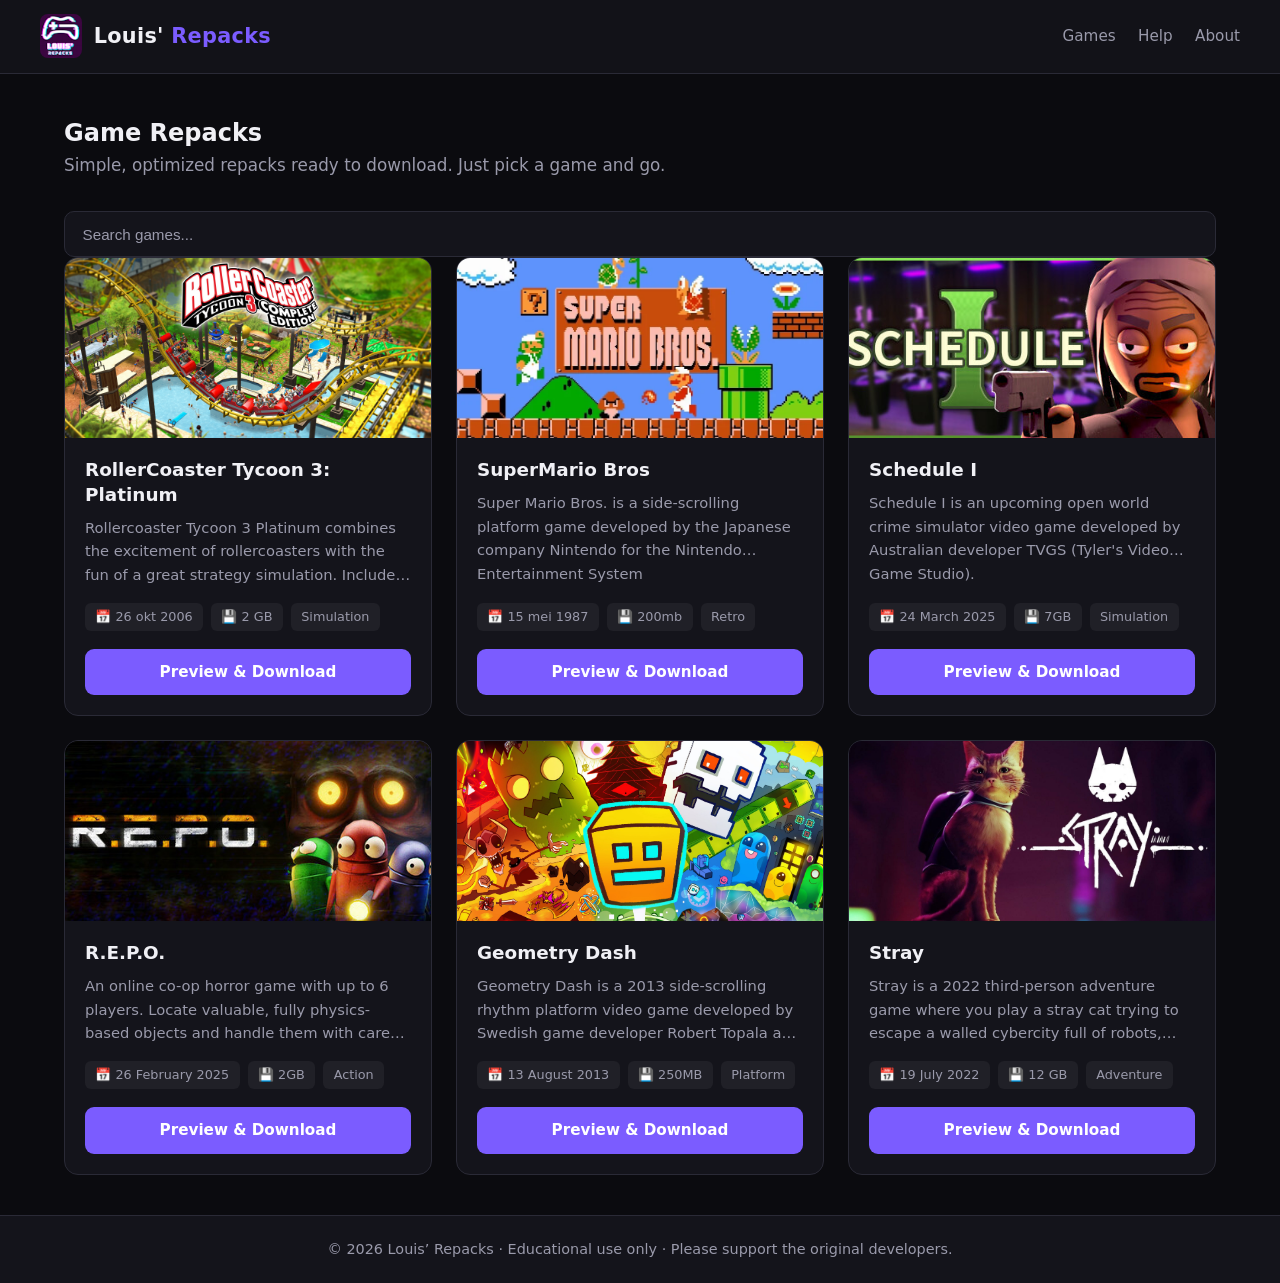
==== index.html @ 1452ad09 "uploaded files" ====
<!DOCTYPE html>
<html lang="en">
<head>
  <meta charset="UTF-8">
  <meta name="viewport" content="width=device-width, initial-scale=1.0">
  <title>Louis' Repacks – Optimized Game Repacks</title>
  <meta name="description" content="Simple, optimized game repacks ready to download.">
  <link rel="stylesheet" href="styles.css">
  <link rel="icon" href="logo.png" type="image/png">
</head>
<body>
  <header>
    <div class="header-inner">
      <a href="/" class="logo">
        <img src="logo.png" alt="Louis' Repacks">
        <span class="logo-text">Louis' <span>Repacks</span></span>
      </a>
      <nav>
          <a href="/">Games</a>
  		  <a href="help.html">Help</a>
          <a href="/about">About</a>
        </nav>
      </div>
    </header>
    
  <main>
    <!-- Hero -->
    <section class="hero">
      <h1>Game Repacks</h1>
      <p class="subtitle">Simple, optimized repacks ready to download. Just pick a game and go.</p>
      
      <div class="search-bar">
        <input type="text" id="searchInput" placeholder="Search games..." autocomplete="off">
      </div>
    </section>

    <!-- Games Grid -->
    <section id="gamesSection">
      <div id="gamesGrid" class="games-grid">
        <div class="loading">Loading games...</div>
      </div>
    </section>

  </main>

  <footer>
    <p>© 2026 Louis’ Repacks · Educational use only · Please support the original developers.</p>
  </footer>

  <script src="script.js"></script>
</body>
</html>
---- styles.css ----
/* =========================================
   Louis' Repacks - Complete Professional CSS
   ========================================= */

* {
  margin: 0;
  padding: 0;
  box-sizing: border-box;
}

:root {
  --bg: #0b0b0f;
  --card: #14141b;
  --card-hover: #1c1c26;
  --text: #f0f0f5;
  --muted: #9a9aab;
  --accent: #7b5cff;
  --accent-hover: #9b7fff;
  --border: #2a2a36;
  --success: #4ade80;
  --radius: 14px;
  --shadow: 0 8px 30px rgba(0, 0, 0, 0.35);
}

body {
  font-family: system-ui, -apple-system, BlinkMacSystemFont, "Segoe UI", Roboto, sans-serif;
  background: var(--bg);
  color: var(--text);
  line-height: 1.6;
  min-height: 100vh;
  display: flex;
  flex-direction: column;
}

/* ========== HEADER ========== */
header {
  background: rgba(20, 20, 27, 0.85);
  backdrop-filter: blur(14px);
  border-bottom: 1px solid var(--border);
  padding: 0.9rem 1.5rem;
  position: sticky;
  top: 0;
  z-index: 100;
}

.header-inner {
  max-width: 1200px;
  margin: 0 auto;
  display: flex;
  align-items: center;
  justify-content: space-between;
  gap: 1rem;
}

.logo {
  display: flex;
  align-items: center;
  gap: 0.75rem;
  text-decoration: none;
  color: var(--text);
}

.logo img {
  height: 44px;
  width: auto;
  border-radius: 8px;
}

.logo-text {
  font-size: 1.3rem;
  font-weight: 700;
  letter-spacing: 0.3px;
}

.logo-text span {
  color: var(--accent);
}

nav {
  display: flex;
  gap: 1.4rem;
}

nav a {
  color: var(--muted);
  text-decoration: none;
  font-weight: 500;
  font-size: 0.95rem;
  transition: color 0.2s;
}

nav a:hover,
nav a.active {
  color: var(--accent);
}

/* ========== MAIN ========== */
main {
  flex: 1;
  max-width: 1200px;
  margin: 0 auto;
  padding: 2.5rem 1.5rem;
  width: 100%;
}

.page-title {
  font-size: 2rem;
  font-weight: 700;
  margin-bottom: 0.4rem;
  letter-spacing: -0.3px;
}

.subtitle {
  color: var(--muted);
  font-size: 1.05rem;
  margin-bottom: 2rem;
}

/* Search */
.search-wrapper {
  margin-bottom: 2rem;
  max-width: 420px;
}

#searchInput {
  width: 100%;
  padding: 0.85rem 1.1rem;
  background: var(--card);
  border: 1px solid var(--border);
  border-radius: 10px;
  color: var(--text);
  font-size: 0.95rem;
  outline: none;
  transition: border-color 0.2s, box-shadow 0.2s;
}

#searchInput:focus {
  border-color: var(--accent);
  box-shadow: 0 0 0 3px rgba(123, 92, 255, 0.15);
}

#searchInput::placeholder {
  color: var(--muted);
}

/* ========== GAMES GRID ========== */
.games-grid {
  display: grid;
  grid-template-columns: repeat(auto-fill, minmax(300px, 1fr));
  gap: 1.5rem;
}

.game-card {
  background: var(--card);
  border: 1px solid var(--border);
  border-radius: var(--radius);
  overflow: hidden;
  transition: transform 0.2s, border-color 0.2s, box-shadow 0.2s;
  display: flex;
  flex-direction: column;
}

.game-card:hover {
  transform: translateY(-4px);
  border-color: var(--accent);
  box-shadow: var(--shadow);
}

.game-cover {
  width: 100%;
  height: 180px;
  object-fit: cover;
  display: block;
  background: #1a1a22;
}

.game-cover.placeholder {
  display: flex;
  align-items: center;
  justify-content: center;
  color: #555;
  font-size: 0.9rem;
  height: 180px;
}

.game-body {
  padding: 1.25rem;
  display: flex;
  flex-direction: column;
  flex: 1;
}

.game-body h2 {
  font-size: 1.15rem;
  font-weight: 650;
  margin-bottom: 0.5rem;
  line-height: 1.35;
}

.game-body .desc {
  color: var(--muted);
  font-size: 0.92rem;
  flex: 1;
  margin-bottom: 1rem;
  display: -webkit-box;
  -webkit-line-clamp: 3;
  -webkit-box-orient: vertical;
  overflow: hidden;
}

.game-meta {
  display: flex;
  flex-wrap: wrap;
  gap: 0.5rem;
  margin-bottom: 1.1rem;
}

.game-meta span {
  background: rgba(255, 255, 255, 0.05);
  color: var(--muted);
  padding: 0.25rem 0.65rem;
  border-radius: 6px;
  font-size: 0.8rem;
}

/* Buttons */
.btn {
  display: inline-flex;
  align-items: center;
  justify-content: center;
  background: var(--accent);
  color: white;
  text-decoration: none;
  padding: 0.7rem 1.2rem;
  border-radius: 9px;
  font-weight: 600;
  font-size: 0.95rem;
  border: none;
  cursor: pointer;
  transition: background 0.2s, transform 0.15s;
}

.btn:hover {
  background: var(--accent-hover);
}

.btn-full {
  width: 100%;
}

.btn-download {
  background: var(--accent);
  font-size: 1.05rem;
  padding: 0.95rem 1.5rem;
  font-weight: 600;
}

.btn-download:hover {
  background: var(--accent-hover);
}

.btn-secondary {
  background: transparent;
  border: 1px solid var(--border);
  color: var(--muted);
}

.btn-secondary:hover {
  border-color: var(--accent);
  color: var(--accent);
  background: transparent;
}

/* Loading / Empty */
.loading,
.empty {
  text-align: center;
  color: var(--muted);
  padding: 4rem 1rem;
  font-size: 1.05rem;
}

/* ========== ABOUT ========== */
.about-content {
  background: var(--card);
  border: 1px solid var(--border);
  border-radius: var(--radius);
  padding: 2rem;
  max-width: 720px;
}

.about-content p {
  margin-bottom: 1rem;
  color: var(--muted);
  line-height: 1.7;
}

.about-content p:last-child {
  margin-bottom: 0;
}

/* ========== FOOTER ========== */
footer {
  border-top: 1px solid var(--border);
  padding: 1.4rem 1.5rem;
  text-align: center;
  color: var(--muted);
  font-size: 0.9rem;
  background: var(--card);
}

footer a {
  color: var(--accent);
  text-decoration: none;
}

footer a:hover {
  text-decoration: underline;
}

/* =========================================
   PREVIEW PAGE
   ========================================= */

.back-link {
  display: inline-flex;
  align-items: center;
  gap: 0.4rem;
  color: var(--muted);
  text-decoration: none;
  font-size: 0.95rem;
  margin-bottom: 1.5rem;
  transition: color 0.2s;
}

.back-link:hover {
  color: var(--accent);
}

/* Hero */
.preview-hero {
  position: relative;
  border-radius: 16px;
  overflow: hidden;
  margin-bottom: 2rem;
  background: var(--card);
  border: 1px solid var(--border);
}

.hero-cover {
  width: 100%;
  height: 360px;
  object-fit: cover;
  display: block;
}

.hero-overlay {
  position: absolute;
  inset: 0;
  background: linear-gradient(
    to top,
    rgba(11, 11, 15, 0.97) 0%,
    rgba(11, 11, 15, 0.55) 45%,
    transparent 100%
  );
  display: flex;
  align-items: flex-end;
  padding: 1.75rem 2rem;
}

.hero-content {
  display: flex;
  align-items: center;
  gap: 1.35rem;
}

.game-icon {
  width: 78px;
  height: 78px;
  border-radius: 16px;
  object-fit: cover;
  border: 2px solid rgba(255, 255, 255, 0.12);
  box-shadow: 0 10px 28px rgba(0, 0, 0, 0.45);
  flex-shrink: 0;
}

.hero-content h1 {
  font-size: 2rem;
  margin: 0 0 0.65rem 0;
  line-height: 1.25;
  font-weight: 700;
}

.hero-meta {
  display: flex;
  flex-wrap: wrap;
  gap: 0.5rem;
}

.badge {
  background: rgba(123, 92, 255, 0.18);
  color: #c4b5fd;
  padding: 0.28rem 0.75rem;
  border-radius: 999px;
  font-size: 0.85rem;
  font-weight: 500;
}

/* Preview body layout */
.preview-body {
  display: grid;
  grid-template-columns: 1fr 320px;
  gap: 2.25rem;
  align-items: start;
}

.preview-main h2 {
  font-size: 1.25rem;
  margin-bottom: 0.9rem;
  font-weight: 650;
}

.preview-description p {
  color: var(--muted);
  font-size: 1.05rem;
  line-height: 1.75;
}

/* Screenshots */
.screenshots-section {
  margin-top: 2.75rem;
}

.screenshots-grid {
  display: grid;
  grid-template-columns: repeat(auto-fill, minmax(220px, 1fr));
  gap: 1rem;
}

.screenshot {
  width: 100%;
  height: 145px;
  object-fit: cover;
  border-radius: 10px;
  border: 1px solid var(--border);
  transition: transform 0.2s, border-color 0.2s;
  cursor: pointer;
}

.screenshot:hover {
  transform: scale(1.03);
  border-color: var(--accent);
}

/* Sidebar */
.preview-sidebar {
  position: sticky;
  top: 95px;
}

.info-card {
  background: var(--card);
  border: 1px solid var(--border);
  border-radius: var(--radius);
  padding: 1.4rem;
  margin-bottom: 1.25rem;
}

.info-card h3 {
  font-size: 1rem;
  margin-bottom: 1rem;
  font-weight: 650;
}

.info-list {
  list-style: none;
  padding: 0;
  margin: 0;
}

.info-list li {
  display: flex;
  justify-content: space-between;
  gap: 1rem;
  padding: 0.6rem 0;
  border-bottom: 1px solid var(--border);
  font-size: 0.95rem;
}

.info-list li:last-child {
  border-bottom: none;
}

.info-list span {
  color: var(--muted);
}

.info-list strong {
  color: var(--text);
  font-weight: 600;
  text-align: right;
}

.notes-card p {
  color: var(--muted);
  font-size: 0.95rem;
  line-height: 1.65;
  margin: 0;
}

/* Error state */
.preview-error {
  text-align: center;
  padding: 5rem 1rem;
}

.preview-error h1 {
  margin-bottom: 0.75rem;
}

.preview-error p {
  color: var(--muted);
  margin-bottom: 1.75rem;
}

/* ========== RESPONSIVE ========== */
@media (max-width: 900px) {
  .preview-body {
    grid-template-columns: 1fr;
  }

  .preview-sidebar {
    position: static;
  }

  .hero-cover {
    height: 280px;
  }

  .hero-content h1 {
    font-size: 1.55rem;
  }

  .game-icon {
    width: 64px;
    height: 64px;
  }
}

/* Responsive - improved spacing */
@media (max-width: 640px) {
  header {
    padding: 0.75rem 1rem;
  }

  .header-inner {
    flex-direction: column;
    align-items: flex-start;
    gap: 0.75rem;
  }

  nav {
    gap: 1.1rem;
  }

  main {
    padding: 1.75rem 1rem 3rem;
  }

  .hero {
    margin-bottom: 1.75rem;
  }

  .hero h1 {
    font-size: 1.85rem;
  }

  .subtitle {
    font-size: 1rem;
    margin-bottom: 1.4rem;
  }

  .search-bar {
    max-width: 100%;
  }

  .games-grid {
    grid-template-columns: 1fr;
    gap: 1.25rem;
  }

  .game-cover {
    height: 170px;
  }

  .game-body {
    padding: 1.1rem;
  }

  .about-section {
    margin-top: 3.5rem;
    padding-top: 2.25rem;
  }

  .about-content h2 {
    font-size: 1.55rem;
  }

  footer {
    padding: 1.25rem 1rem;
  }
}
/* ========== LIGHTBOX / SCREENSHOT PREVIEW ========== */

.lightbox {
  position: fixed;
  inset: 0;
  background: rgba(0, 0, 0, 0.88);
  display: flex;
  align-items: center;
  justify-content: center;
  z-index: 1000;
  opacity: 0;
  visibility: hidden;
  transition: opacity 0.25s ease, visibility 0.25s ease;
  padding: 1.5rem;
}

.lightbox.active {
  opacity: 1;
  visibility: visible;
}

.lightbox-img {
  max-width: 92vw;
  max-height: 88vh;
  border-radius: 12px;
  box-shadow: 0 20px 60px rgba(0, 0, 0, 0.6);
  object-fit: contain;
  transform: scale(0.92);
  transition: transform 0.25s ease;
}

.lightbox.active .lightbox-img {
  transform: scale(1);
}

.lightbox-close {
  position: absolute;
  top: 1.25rem;
  right: 1.5rem;
  background: rgba(255, 255, 255, 0.12);
  border: none;
  color: white;
  width: 42px;
  height: 42px;
  border-radius: 50%;
  font-size: 1.5rem;
  cursor: pointer;
  display: flex;
  align-items: center;
  justify-content: center;
  transition: background 0.2s;
}

.lightbox-close:hover {
  background: rgba(255, 255, 255, 0.22);
}

.lightbox-nav {
  position: absolute;
  top: 50%;
  transform: translateY(-50%);
  background: rgba(255, 255, 255, 0.1);
  border: none;
  color: white;
  width: 48px;
  height: 48px;
  border-radius: 50%;
  font-size: 1.6rem;
  cursor: pointer;
  display: flex;
  align-items: center;
  justify-content: center;
  transition: background 0.2s;
}

.lightbox-nav:hover {
  background: rgba(255, 255, 255, 0.2);
}

.lightbox-prev {
  left: 1.25rem;
}

.lightbox-next {
  right: 1.25rem;
}

/* Maak screenshots klikbaar */
.screenshot {
  cursor: zoom-in;
}
.empty-title {
  font-size: 1.25rem;
  font-weight: 600;
  color: var(--text);
  margin-bottom: 0.5rem;
}

.empty-hint {
  font-size: 0.95rem;
  color: var(--muted);
  max-width: 320px;
  margin: 0 auto;
}
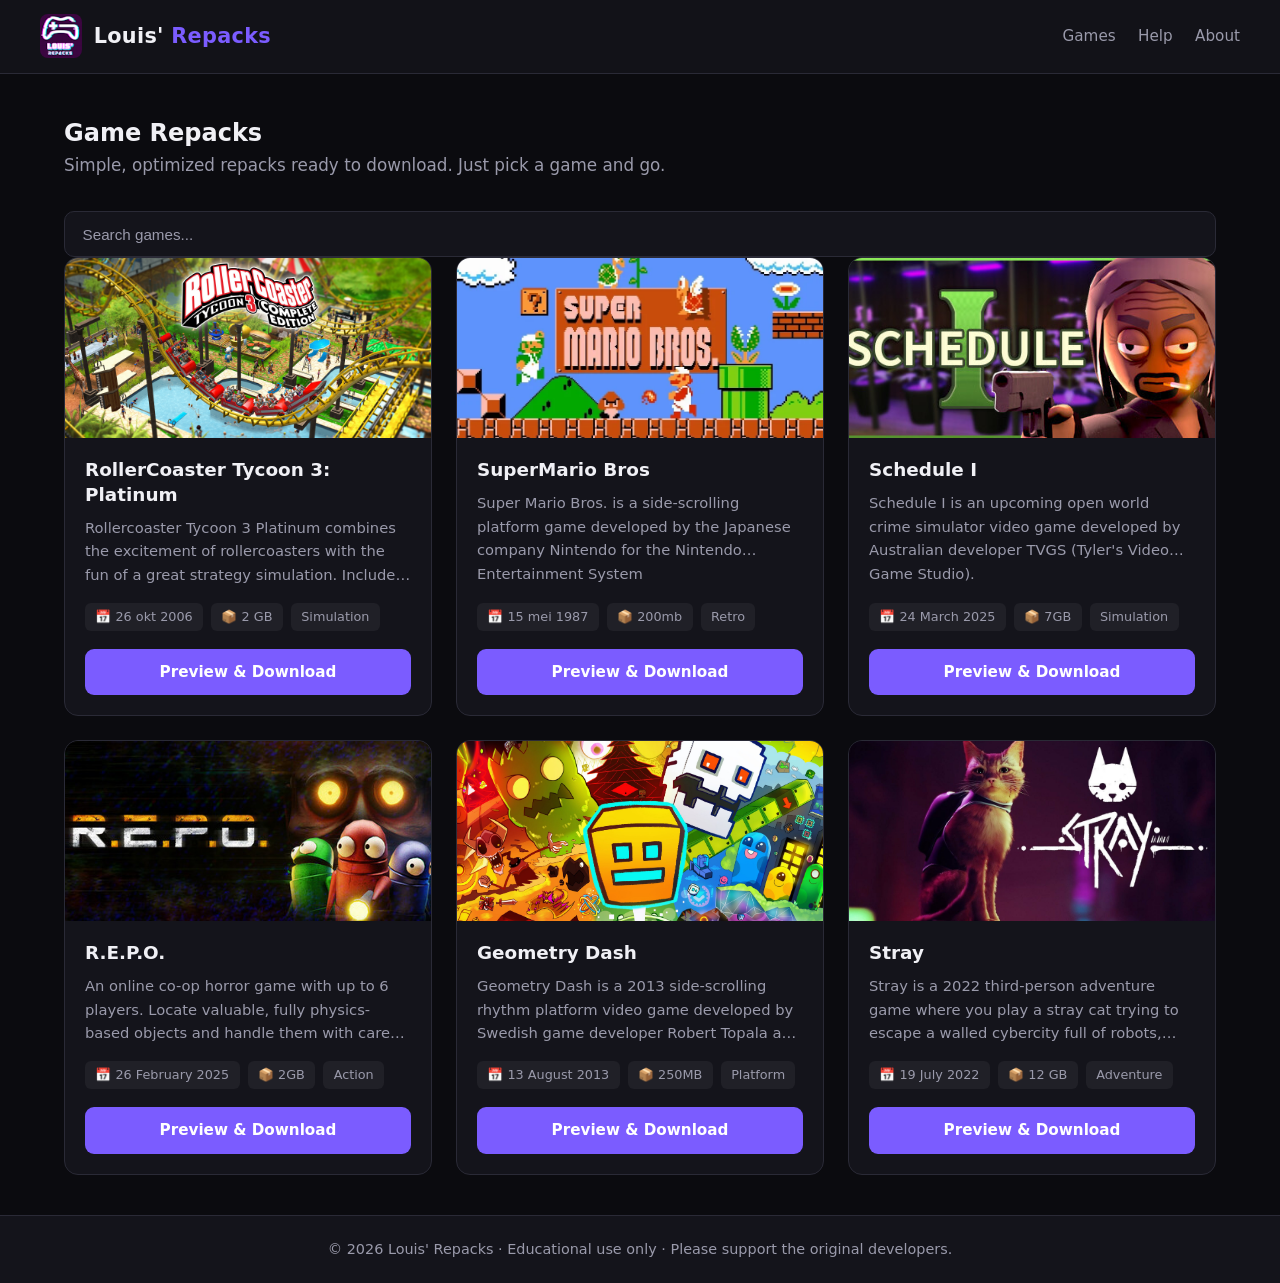
==== commit 8ff8f416: "Fix all issues: move files to root, fix paths, add preload, remove goatcounter - Moved all HTML file" ====
--- a/index.html
+++ b/index.html
@@ -5,19 +5,20 @@
   <meta name="viewport" content="width=device-width, initial-scale=1.0">
   <title>Louis' Repacks – Optimized Game Repacks</title>
   <meta name="description" content="Simple, optimized game repacks ready to download.">
-  <link rel="stylesheet" href="styles.css">
-  <link rel="icon" href="logo.png" type="image/png">
+  <link rel="preload" href="assets/css/main.css" as="style">
+  <link rel="stylesheet" href="assets/css/main.css">
+  <link rel="icon" href="assets/images/logo.png" type="image/png">
 </head>
 <body>
   <header>
     <div class="header-inner">
       <a href="/" class="logo">
-        <img src="logo.png" alt="Louis' Repacks">
+        <img src="assets/images/logo.png" alt="Louis' Repacks">
         <span class="logo-text">Louis' <span>Repacks</span></span>
       </a>
       <nav>
           <a href="/">Games</a>
-  		  <a href="help.html">Help</a>
+  		  <a href="/help">Help</a>
           <a href="/about">About</a>
         </nav>
       </div>
@@ -44,9 +45,9 @@
   </main>
 
   <footer>
-    <p>© 2026 Louis’ Repacks · Educational use only · Please support the original developers.</p>
+    <p>© 2026 Louis' Repacks · Educational use only · Please support the original developers.</p>
   </footer>
 
-  <script src="script.js"></script>
+  <script src="assets/js/main.js"></script>
 </body>
-</html>+</html>
--- a/assets/css/main.css
+++ b/assets/css/main.css
@@ -0,0 +1,716 @@
+/* =========================================
+   Louis' Repacks - Complete Professional CSS
+   ========================================= */
+
+* {
+  margin: 0;
+  padding: 0;
+  box-sizing: border-box;
+}
+
+:root {
+  --bg: #0b0b0f;
+  --card: #14141b;
+  --card-hover: #1c1c26;
+  --text: #f0f0f5;
+  --muted: #9a9aab;
+  --accent: #7b5cff;
+  --accent-hover: #9b7fff;
+  --border: #2a2a36;
+  --success: #4ade80;
+  --radius: 14px;
+  --shadow: 0 8px 30px rgba(0, 0, 0, 0.35);
+}
+
+body {
+  font-family: system-ui, -apple-system, BlinkMacSystemFont, "Segoe UI", Roboto, sans-serif;
+  background: var(--bg);
+  color: var(--text);
+  line-height: 1.6;
+  min-height: 100vh;
+  display: flex;
+  flex-direction: column;
+}
+
+/* ========== HEADER ========== */
+header {
+  background: rgba(20, 20, 27, 0.85);
+  backdrop-filter: blur(14px);
+  border-bottom: 1px solid var(--border);
+  padding: 0.9rem 1.5rem;
+  position: sticky;
+  top: 0;
+  z-index: 100;
+}
+
+.header-inner {
+  max-width: 1200px;
+  margin: 0 auto;
+  display: flex;
+  align-items: center;
+  justify-content: space-between;
+  gap: 1rem;
+}
+
+.logo {
+  display: flex;
+  align-items: center;
+  gap: 0.75rem;
+  text-decoration: none;
+  color: var(--text);
+}
+
+.logo img {
+  height: 44px;
+  width: auto;
+  border-radius: 8px;
+}
+
+.logo-text {
+  font-size: 1.3rem;
+  font-weight: 700;
+  letter-spacing: 0.3px;
+}
+
+.logo-text span {
+  color: var(--accent);
+}
+
+nav {
+  display: flex;
+  gap: 1.4rem;
+}
+
+nav a {
+  color: var(--muted);
+  text-decoration: none;
+  font-weight: 500;
+  font-size: 0.95rem;
+  transition: color 0.2s;
+}
+
+nav a:hover,
+nav a.active {
+  color: var(--accent);
+}
+
+/* ========== MAIN ========== */
+main {
+  flex: 1;
+  max-width: 1200px;
+  margin: 0 auto;
+  padding: 2.5rem 1.5rem;
+  width: 100%;
+}
+
+.page-title {
+  font-size: 2rem;
+  font-weight: 700;
+  margin-bottom: 0.4rem;
+  letter-spacing: -0.3px;
+}
+
+.subtitle {
+  color: var(--muted);
+  font-size: 1.05rem;
+  margin-bottom: 2rem;
+}
+
+/* Search */
+.search-wrapper {
+  margin-bottom: 2rem;
+  max-width: 420px;
+}
+
+#searchInput {
+  width: 100%;
+  padding: 0.85rem 1.1rem;
+  background: var(--card);
+  border: 1px solid var(--border);
+  border-radius: 10px;
+  color: var(--text);
+  font-size: 0.95rem;
+  outline: none;
+  transition: border-color 0.2s, box-shadow 0.2s;
+}
+
+#searchInput:focus {
+  border-color: var(--accent);
+  box-shadow: 0 0 0 3px rgba(123, 92, 255, 0.15);
+}
+
+#searchInput::placeholder {
+  color: var(--muted);
+}
+
+/* ========== GAMES GRID ========== */
+.games-grid {
+  display: grid;
+  grid-template-columns: repeat(auto-fill, minmax(300px, 1fr));
+  gap: 1.5rem;
+}
+
+.game-card {
+  background: var(--card);
+  border: 1px solid var(--border);
+  border-radius: var(--radius);
+  overflow: hidden;
+  transition: transform 0.2s, border-color 0.2s, box-shadow 0.2s;
+  display: flex;
+  flex-direction: column;
+}
+
+.game-card:hover {
+  transform: translateY(-4px);
+  border-color: var(--accent);
+  box-shadow: var(--shadow);
+}
+
+.game-cover {
+  width: 100%;
+  height: 180px;
+  object-fit: cover;
+  display: block;
+  background: #1a1a22;
+}
+
+.game-cover.placeholder {
+  display: flex;
+  align-items: center;
+  justify-content: center;
+  color: #555;
+  font-size: 0.9rem;
+  height: 180px;
+}
+
+.game-body {
+  padding: 1.25rem;
+  display: flex;
+  flex-direction: column;
+  flex: 1;
+}
+
+.game-body h2 {
+  font-size: 1.15rem;
+  font-weight: 650;
+  margin-bottom: 0.5rem;
+  line-height: 1.35;
+}
+
+.game-body .desc {
+  color: var(--muted);
+  font-size: 0.92rem;
+  flex: 1;
+  margin-bottom: 1rem;
+  display: -webkit-box;
+  -webkit-line-clamp: 3;
+  -webkit-box-orient: vertical;
+  overflow: hidden;
+}
+
+.game-meta {
+  display: flex;
+  flex-wrap: wrap;
+  gap: 0.5rem;
+  margin-bottom: 1.1rem;
+}
+
+.game-meta span {
+  background: rgba(255, 255, 255, 0.05);
+  color: var(--muted);
+  padding: 0.25rem 0.65rem;
+  border-radius: 6px;
+  font-size: 0.8rem;
+}
+
+/* Buttons */
+.btn {
+  display: inline-flex;
+  align-items: center;
+  justify-content: center;
+  background: var(--accent);
+  color: white;
+  text-decoration: none;
+  padding: 0.7rem 1.2rem;
+  border-radius: 9px;
+  font-weight: 600;
+  font-size: 0.95rem;
+  border: none;
+  cursor: pointer;
+  transition: background 0.2s, transform 0.15s;
+}
+
+.btn:hover {
+  background: var(--accent-hover);
+}
+
+.btn-full {
+  width: 100%;
+}
+
+.btn-download {
+  background: var(--accent);
+  font-size: 1.05rem;
+  padding: 0.95rem 1.5rem;
+  font-weight: 600;
+}
+
+.btn-download:hover {
+  background: var(--accent-hover);
+}
+
+.btn-secondary {
+  background: transparent;
+  border: 1px solid var(--border);
+  color: var(--muted);
+}
+
+.btn-secondary:hover {
+  border-color: var(--accent);
+  color: var(--accent);
+  background: transparent;
+}
+
+/* Loading / Empty */
+.loading,
+.empty {
+  text-align: center;
+  color: var(--muted);
+  padding: 4rem 1rem;
+  font-size: 1.05rem;
+}
+
+/* ========== ABOUT ========== */
+.about-content {
+  background: var(--card);
+  border: 1px solid var(--border);
+  border-radius: var(--radius);
+  padding: 2rem;
+  max-width: 720px;
+}
+
+.about-content p {
+  margin-bottom: 1rem;
+  color: var(--muted);
+  line-height: 1.7;
+}
+
+.about-content p:last-child {
+  margin-bottom: 0;
+}
+
+/* ========== FOOTER ========== */
+footer {
+  border-top: 1px solid var(--border);
+  padding: 1.4rem 1.5rem;
+  text-align: center;
+  color: var(--muted);
+  font-size: 0.9rem;
+  background: var(--card);
+}
+
+footer a {
+  color: var(--accent);
+  text-decoration: none;
+}
+
+footer a:hover {
+  text-decoration: underline;
+}
+
+/* =========================================
+   PREVIEW PAGE
+   ========================================= */
+
+.back-link {
+  display: inline-flex;
+  align-items: center;
+  gap: 0.4rem;
+  color: var(--muted);
+  text-decoration: none;
+  font-size: 0.95rem;
+  margin-bottom: 1.5rem;
+  transition: color 0.2s;
+}
+
+.back-link:hover {
+  color: var(--accent);
+}
+
+/* Hero */
+.preview-hero {
+  position: relative;
+  border-radius: 16px;
+  overflow: hidden;
+  margin-bottom: 2rem;
+  background: var(--card);
+  border: 1px solid var(--border);
+}
+
+.hero-cover {
+  width: 100%;
+  height: 360px;
+  object-fit: cover;
+  display: block;
+}
+
+.hero-overlay {
+  position: absolute;
+  inset: 0;
+  background: linear-gradient(
+    to top,
+    rgba(11, 11, 15, 0.97) 0%,
+    rgba(11, 11, 15, 0.55) 45%,
+    transparent 100%
+  );
+  display: flex;
+  align-items: flex-end;
+  padding: 1.75rem 2rem;
+}
+
+.hero-content {
+  display: flex;
+  align-items: center;
+  gap: 1.35rem;
+}
+
+.game-icon {
+  width: 78px;
+  height: 78px;
+  border-radius: 16px;
+  object-fit: cover;
+  border: 2px solid rgba(255, 255, 255, 0.12);
+  box-shadow: 0 10px 28px rgba(0, 0, 0, 0.45);
+  flex-shrink: 0;
+}
+
+.hero-content h1 {
+  font-size: 2rem;
+  margin: 0 0 0.65rem 0;
+  line-height: 1.25;
+  font-weight: 700;
+}
+
+.hero-meta {
+  display: flex;
+  flex-wrap: wrap;
+  gap: 0.5rem;
+}
+
+.badge {
+  background: rgba(123, 92, 255, 0.18);
+  color: #c4b5fd;
+  padding: 0.28rem 0.75rem;
+  border-radius: 999px;
+  font-size: 0.85rem;
+  font-weight: 500;
+}
+
+/* Preview body layout */
+.preview-body {
+  display: grid;
+  grid-template-columns: 1fr 320px;
+  gap: 2.25rem;
+  align-items: start;
+}
+
+.preview-main h2 {
+  font-size: 1.25rem;
+  margin-bottom: 0.9rem;
+  font-weight: 650;
+}
+
+.preview-description p {
+  color: var(--muted);
+  font-size: 1.05rem;
+  line-height: 1.75;
+}
+
+/* Screenshots */
+.screenshots-section {
+  margin-top: 2.75rem;
+}
+
+.screenshots-grid {
+  display: grid;
+  grid-template-columns: repeat(auto-fill, minmax(220px, 1fr));
+  gap: 1rem;
+}
+
+.screenshot {
+  width: 100%;
+  height: 145px;
+  object-fit: cover;
+  border-radius: 10px;
+  border: 1px solid var(--border);
+  transition: transform 0.2s, border-color 0.2s;
+  cursor: pointer;
+}
+
+.screenshot:hover {
+  transform: scale(1.03);
+  border-color: var(--accent);
+}
+
+/* Sidebar */
+.preview-sidebar {
+  position: sticky;
+  top: 95px;
+}
+
+.info-card {
+  background: var(--card);
+  border: 1px solid var(--border);
+  border-radius: var(--radius);
+  padding: 1.4rem;
+  margin-bottom: 1.25rem;
+}
+
+.info-card h3 {
+  font-size: 1rem;
+  margin-bottom: 1rem;
+  font-weight: 650;
+}
+
+.info-list {
+  list-style: none;
+  padding: 0;
+  margin: 0;
+}
+
+.info-list li {
+  display: flex;
+  justify-content: space-between;
+  gap: 1rem;
+  padding: 0.6rem 0;
+  border-bottom: 1px solid var(--border);
+  font-size: 0.95rem;
+}
+
+.info-list li:last-child {
+  border-bottom: none;
+}
+
+.info-list span {
+  color: var(--muted);
+}
+
+.info-list strong {
+  color: var(--text);
+  font-weight: 600;
+  text-align: right;
+}
+
+.notes-card p {
+  color: var(--muted);
+  font-size: 0.95rem;
+  line-height: 1.65;
+  margin: 0;
+}
+
+/* Error state */
+.preview-error {
+  text-align: center;
+  padding: 5rem 1rem;
+}
+
+.preview-error h1 {
+  margin-bottom: 0.75rem;
+}
+
+.preview-error p {
+  color: var(--muted);
+  margin-bottom: 1.75rem;
+}
+
+/* ========== RESPONSIVE ========== */
+@media (max-width: 900px) {
+  .preview-body {
+    grid-template-columns: 1fr;
+  }
+
+  .preview-sidebar {
+    position: static;
+  }
+
+  .hero-cover {
+    height: 280px;
+  }
+
+  .hero-content h1 {
+    font-size: 1.55rem;
+  }
+
+  .game-icon {
+    width: 64px;
+    height: 64px;
+  }
+}
+
+/* Responsive - improved spacing */
+@media (max-width: 640px) {
+  header {
+    padding: 0.75rem 1rem;
+  }
+
+  .header-inner {
+    flex-direction: column;
+    align-items: flex-start;
+    gap: 0.75rem;
+  }
+
+  nav {
+    gap: 1.1rem;
+  }
+
+  main {
+    padding: 1.75rem 1rem 3rem;
+  }
+
+  .hero {
+    margin-bottom: 1.75rem;
+  }
+
+  .hero h1 {
+    font-size: 1.85rem;
+  }
+
+  .subtitle {
+    font-size: 1rem;
+    margin-bottom: 1.4rem;
+  }
+
+  .search-bar {
+    max-width: 100%;
+  }
+
+  .games-grid {
+    grid-template-columns: 1fr;
+    gap: 1.25rem;
+  }
+
+  .game-cover {
+    height: 170px;
+  }
+
+  .game-body {
+    padding: 1.1rem;
+  }
+
+  .about-section {
+    margin-top: 3.5rem;
+    padding-top: 2.25rem;
+  }
+
+  .about-content h2 {
+    font-size: 1.55rem;
+  }
+
+  footer {
+    padding: 1.25rem 1rem;
+  }
+}
+/* ========== LIGHTBOX / SCREENSHOT PREVIEW ========== */
+
+.lightbox {
+  position: fixed;
+  inset: 0;
+  background: rgba(0, 0, 0, 0.88);
+  display: flex;
+  align-items: center;
+  justify-content: center;
+  z-index: 1000;
+  opacity: 0;
+  visibility: hidden;
+  transition: opacity 0.25s ease, visibility 0.25s ease;
+  padding: 1.5rem;
+}
+
+.lightbox.active {
+  opacity: 1;
+  visibility: visible;
+}
+
+.lightbox-img {
+  max-width: 92vw;
+  max-height: 88vh;
+  border-radius: 12px;
+  box-shadow: 0 20px 60px rgba(0, 0, 0, 0.6);
+  object-fit: contain;
+  transform: scale(0.92);
+  transition: transform 0.25s ease;
+}
+
+.lightbox.active .lightbox-img {
+  transform: scale(1);
+}
+
+.lightbox-close {
+  position: absolute;
+  top: 1.25rem;
+  right: 1.5rem;
+  background: rgba(255, 255, 255, 0.12);
+  border: none;
+  color: white;
+  width: 42px;
+  height: 42px;
+  border-radius: 50%;
+  font-size: 1.5rem;
+  cursor: pointer;
+  display: flex;
+  align-items: center;
+  justify-content: center;
+  transition: background 0.2s;
+}
+
+.lightbox-close:hover {
+  background: rgba(255, 255, 255, 0.22);
+}
+
+.lightbox-nav {
+  position: absolute;
+  top: 50%;
+  transform: translateY(-50%);
+  background: rgba(255, 255, 255, 0.1);
+  border: none;
+  color: white;
+  width: 48px;
+  height: 48px;
+  border-radius: 50%;
+  font-size: 1.6rem;
+  cursor: pointer;
+  display: flex;
+  align-items: center;
+  justify-content: center;
+  transition: background 0.2s;
+}
+
+.lightbox-nav:hover {
+  background: rgba(255, 255, 255, 0.2);
+}
+
+.lightbox-prev {
+  left: 1.25rem;
+}
+
+.lightbox-next {
+  right: 1.25rem;
+}
+
+/* Maak screenshots klikbaar */
+.screenshot {
+  cursor: zoom-in;
+}
+.empty-title {
+  font-size: 1.25rem;
+  font-weight: 600;
+  color: var(--text);
+  margin-bottom: 0.5rem;
+}
+
+.empty-hint {
+  font-size: 0.95rem;
+  color: var(--muted);
+  max-width: 320px;
+  margin: 0 auto;
+}
--- a/assets/css/main.css
+++ b/assets/css/main.css
@@ -0,0 +1,716 @@
+/* =========================================
+   Louis' Repacks - Complete Professional CSS
+   ========================================= */
+
+* {
+  margin: 0;
+  padding: 0;
+  box-sizing: border-box;
+}
+
+:root {
+  --bg: #0b0b0f;
+  --card: #14141b;
+  --card-hover: #1c1c26;
+  --text: #f0f0f5;
+  --muted: #9a9aab;
+  --accent: #7b5cff;
+  --accent-hover: #9b7fff;
+  --border: #2a2a36;
+  --success: #4ade80;
+  --radius: 14px;
+  --shadow: 0 8px 30px rgba(0, 0, 0, 0.35);
+}
+
+body {
+  font-family: system-ui, -apple-system, BlinkMacSystemFont, "Segoe UI", Roboto, sans-serif;
+  background: var(--bg);
+  color: var(--text);
+  line-height: 1.6;
+  min-height: 100vh;
+  display: flex;
+  flex-direction: column;
+}
+
+/* ========== HEADER ========== */
+header {
+  background: rgba(20, 20, 27, 0.85);
+  backdrop-filter: blur(14px);
+  border-bottom: 1px solid var(--border);
+  padding: 0.9rem 1.5rem;
+  position: sticky;
+  top: 0;
+  z-index: 100;
+}
+
+.header-inner {
+  max-width: 1200px;
+  margin: 0 auto;
+  display: flex;
+  align-items: center;
+  justify-content: space-between;
+  gap: 1rem;
+}
+
+.logo {
+  display: flex;
+  align-items: center;
+  gap: 0.75rem;
+  text-decoration: none;
+  color: var(--text);
+}
+
+.logo img {
+  height: 44px;
+  width: auto;
+  border-radius: 8px;
+}
+
+.logo-text {
+  font-size: 1.3rem;
+  font-weight: 700;
+  letter-spacing: 0.3px;
+}
+
+.logo-text span {
+  color: var(--accent);
+}
+
+nav {
+  display: flex;
+  gap: 1.4rem;
+}
+
+nav a {
+  color: var(--muted);
+  text-decoration: none;
+  font-weight: 500;
+  font-size: 0.95rem;
+  transition: color 0.2s;
+}
+
+nav a:hover,
+nav a.active {
+  color: var(--accent);
+}
+
+/* ========== MAIN ========== */
+main {
+  flex: 1;
+  max-width: 1200px;
+  margin: 0 auto;
+  padding: 2.5rem 1.5rem;
+  width: 100%;
+}
+
+.page-title {
+  font-size: 2rem;
+  font-weight: 700;
+  margin-bottom: 0.4rem;
+  letter-spacing: -0.3px;
+}
+
+.subtitle {
+  color: var(--muted);
+  font-size: 1.05rem;
+  margin-bottom: 2rem;
+}
+
+/* Search */
+.search-wrapper {
+  margin-bottom: 2rem;
+  max-width: 420px;
+}
+
+#searchInput {
+  width: 100%;
+  padding: 0.85rem 1.1rem;
+  background: var(--card);
+  border: 1px solid var(--border);
+  border-radius: 10px;
+  color: var(--text);
+  font-size: 0.95rem;
+  outline: none;
+  transition: border-color 0.2s, box-shadow 0.2s;
+}
+
+#searchInput:focus {
+  border-color: var(--accent);
+  box-shadow: 0 0 0 3px rgba(123, 92, 255, 0.15);
+}
+
+#searchInput::placeholder {
+  color: var(--muted);
+}
+
+/* ========== GAMES GRID ========== */
+.games-grid {
+  display: grid;
+  grid-template-columns: repeat(auto-fill, minmax(300px, 1fr));
+  gap: 1.5rem;
+}
+
+.game-card {
+  background: var(--card);
+  border: 1px solid var(--border);
+  border-radius: var(--radius);
+  overflow: hidden;
+  transition: transform 0.2s, border-color 0.2s, box-shadow 0.2s;
+  display: flex;
+  flex-direction: column;
+}
+
+.game-card:hover {
+  transform: translateY(-4px);
+  border-color: var(--accent);
+  box-shadow: var(--shadow);
+}
+
+.game-cover {
+  width: 100%;
+  height: 180px;
+  object-fit: cover;
+  display: block;
+  background: #1a1a22;
+}
+
+.game-cover.placeholder {
+  display: flex;
+  align-items: center;
+  justify-content: center;
+  color: #555;
+  font-size: 0.9rem;
+  height: 180px;
+}
+
+.game-body {
+  padding: 1.25rem;
+  display: flex;
+  flex-direction: column;
+  flex: 1;
+}
+
+.game-body h2 {
+  font-size: 1.15rem;
+  font-weight: 650;
+  margin-bottom: 0.5rem;
+  line-height: 1.35;
+}
+
+.game-body .desc {
+  color: var(--muted);
+  font-size: 0.92rem;
+  flex: 1;
+  margin-bottom: 1rem;
+  display: -webkit-box;
+  -webkit-line-clamp: 3;
+  -webkit-box-orient: vertical;
+  overflow: hidden;
+}
+
+.game-meta {
+  display: flex;
+  flex-wrap: wrap;
+  gap: 0.5rem;
+  margin-bottom: 1.1rem;
+}
+
+.game-meta span {
+  background: rgba(255, 255, 255, 0.05);
+  color: var(--muted);
+  padding: 0.25rem 0.65rem;
+  border-radius: 6px;
+  font-size: 0.8rem;
+}
+
+/* Buttons */
+.btn {
+  display: inline-flex;
+  align-items: center;
+  justify-content: center;
+  background: var(--accent);
+  color: white;
+  text-decoration: none;
+  padding: 0.7rem 1.2rem;
+  border-radius: 9px;
+  font-weight: 600;
+  font-size: 0.95rem;
+  border: none;
+  cursor: pointer;
+  transition: background 0.2s, transform 0.15s;
+}
+
+.btn:hover {
+  background: var(--accent-hover);
+}
+
+.btn-full {
+  width: 100%;
+}
+
+.btn-download {
+  background: var(--accent);
+  font-size: 1.05rem;
+  padding: 0.95rem 1.5rem;
+  font-weight: 600;
+}
+
+.btn-download:hover {
+  background: var(--accent-hover);
+}
+
+.btn-secondary {
+  background: transparent;
+  border: 1px solid var(--border);
+  color: var(--muted);
+}
+
+.btn-secondary:hover {
+  border-color: var(--accent);
+  color: var(--accent);
+  background: transparent;
+}
+
+/* Loading / Empty */
+.loading,
+.empty {
+  text-align: center;
+  color: var(--muted);
+  padding: 4rem 1rem;
+  font-size: 1.05rem;
+}
+
+/* ========== ABOUT ========== */
+.about-content {
+  background: var(--card);
+  border: 1px solid var(--border);
+  border-radius: var(--radius);
+  padding: 2rem;
+  max-width: 720px;
+}
+
+.about-content p {
+  margin-bottom: 1rem;
+  color: var(--muted);
+  line-height: 1.7;
+}
+
+.about-content p:last-child {
+  margin-bottom: 0;
+}
+
+/* ========== FOOTER ========== */
+footer {
+  border-top: 1px solid var(--border);
+  padding: 1.4rem 1.5rem;
+  text-align: center;
+  color: var(--muted);
+  font-size: 0.9rem;
+  background: var(--card);
+}
+
+footer a {
+  color: var(--accent);
+  text-decoration: none;
+}
+
+footer a:hover {
+  text-decoration: underline;
+}
+
+/* =========================================
+   PREVIEW PAGE
+   ========================================= */
+
+.back-link {
+  display: inline-flex;
+  align-items: center;
+  gap: 0.4rem;
+  color: var(--muted);
+  text-decoration: none;
+  font-size: 0.95rem;
+  margin-bottom: 1.5rem;
+  transition: color 0.2s;
+}
+
+.back-link:hover {
+  color: var(--accent);
+}
+
+/* Hero */
+.preview-hero {
+  position: relative;
+  border-radius: 16px;
+  overflow: hidden;
+  margin-bottom: 2rem;
+  background: var(--card);
+  border: 1px solid var(--border);
+}
+
+.hero-cover {
+  width: 100%;
+  height: 360px;
+  object-fit: cover;
+  display: block;
+}
+
+.hero-overlay {
+  position: absolute;
+  inset: 0;
+  background: linear-gradient(
+    to top,
+    rgba(11, 11, 15, 0.97) 0%,
+    rgba(11, 11, 15, 0.55) 45%,
+    transparent 100%
+  );
+  display: flex;
+  align-items: flex-end;
+  padding: 1.75rem 2rem;
+}
+
+.hero-content {
+  display: flex;
+  align-items: center;
+  gap: 1.35rem;
+}
+
+.game-icon {
+  width: 78px;
+  height: 78px;
+  border-radius: 16px;
+  object-fit: cover;
+  border: 2px solid rgba(255, 255, 255, 0.12);
+  box-shadow: 0 10px 28px rgba(0, 0, 0, 0.45);
+  flex-shrink: 0;
+}
+
+.hero-content h1 {
+  font-size: 2rem;
+  margin: 0 0 0.65rem 0;
+  line-height: 1.25;
+  font-weight: 700;
+}
+
+.hero-meta {
+  display: flex;
+  flex-wrap: wrap;
+  gap: 0.5rem;
+}
+
+.badge {
+  background: rgba(123, 92, 255, 0.18);
+  color: #c4b5fd;
+  padding: 0.28rem 0.75rem;
+  border-radius: 999px;
+  font-size: 0.85rem;
+  font-weight: 500;
+}
+
+/* Preview body layout */
+.preview-body {
+  display: grid;
+  grid-template-columns: 1fr 320px;
+  gap: 2.25rem;
+  align-items: start;
+}
+
+.preview-main h2 {
+  font-size: 1.25rem;
+  margin-bottom: 0.9rem;
+  font-weight: 650;
+}
+
+.preview-description p {
+  color: var(--muted);
+  font-size: 1.05rem;
+  line-height: 1.75;
+}
+
+/* Screenshots */
+.screenshots-section {
+  margin-top: 2.75rem;
+}
+
+.screenshots-grid {
+  display: grid;
+  grid-template-columns: repeat(auto-fill, minmax(220px, 1fr));
+  gap: 1rem;
+}
+
+.screenshot {
+  width: 100%;
+  height: 145px;
+  object-fit: cover;
+  border-radius: 10px;
+  border: 1px solid var(--border);
+  transition: transform 0.2s, border-color 0.2s;
+  cursor: pointer;
+}
+
+.screenshot:hover {
+  transform: scale(1.03);
+  border-color: var(--accent);
+}
+
+/* Sidebar */
+.preview-sidebar {
+  position: sticky;
+  top: 95px;
+}
+
+.info-card {
+  background: var(--card);
+  border: 1px solid var(--border);
+  border-radius: var(--radius);
+  padding: 1.4rem;
+  margin-bottom: 1.25rem;
+}
+
+.info-card h3 {
+  font-size: 1rem;
+  margin-bottom: 1rem;
+  font-weight: 650;
+}
+
+.info-list {
+  list-style: none;
+  padding: 0;
+  margin: 0;
+}
+
+.info-list li {
+  display: flex;
+  justify-content: space-between;
+  gap: 1rem;
+  padding: 0.6rem 0;
+  border-bottom: 1px solid var(--border);
+  font-size: 0.95rem;
+}
+
+.info-list li:last-child {
+  border-bottom: none;
+}
+
+.info-list span {
+  color: var(--muted);
+}
+
+.info-list strong {
+  color: var(--text);
+  font-weight: 600;
+  text-align: right;
+}
+
+.notes-card p {
+  color: var(--muted);
+  font-size: 0.95rem;
+  line-height: 1.65;
+  margin: 0;
+}
+
+/* Error state */
+.preview-error {
+  text-align: center;
+  padding: 5rem 1rem;
+}
+
+.preview-error h1 {
+  margin-bottom: 0.75rem;
+}
+
+.preview-error p {
+  color: var(--muted);
+  margin-bottom: 1.75rem;
+}
+
+/* ========== RESPONSIVE ========== */
+@media (max-width: 900px) {
+  .preview-body {
+    grid-template-columns: 1fr;
+  }
+
+  .preview-sidebar {
+    position: static;
+  }
+
+  .hero-cover {
+    height: 280px;
+  }
+
+  .hero-content h1 {
+    font-size: 1.55rem;
+  }
+
+  .game-icon {
+    width: 64px;
+    height: 64px;
+  }
+}
+
+/* Responsive - improved spacing */
+@media (max-width: 640px) {
+  header {
+    padding: 0.75rem 1rem;
+  }
+
+  .header-inner {
+    flex-direction: column;
+    align-items: flex-start;
+    gap: 0.75rem;
+  }
+
+  nav {
+    gap: 1.1rem;
+  }
+
+  main {
+    padding: 1.75rem 1rem 3rem;
+  }
+
+  .hero {
+    margin-bottom: 1.75rem;
+  }
+
+  .hero h1 {
+    font-size: 1.85rem;
+  }
+
+  .subtitle {
+    font-size: 1rem;
+    margin-bottom: 1.4rem;
+  }
+
+  .search-bar {
+    max-width: 100%;
+  }
+
+  .games-grid {
+    grid-template-columns: 1fr;
+    gap: 1.25rem;
+  }
+
+  .game-cover {
+    height: 170px;
+  }
+
+  .game-body {
+    padding: 1.1rem;
+  }
+
+  .about-section {
+    margin-top: 3.5rem;
+    padding-top: 2.25rem;
+  }
+
+  .about-content h2 {
+    font-size: 1.55rem;
+  }
+
+  footer {
+    padding: 1.25rem 1rem;
+  }
+}
+/* ========== LIGHTBOX / SCREENSHOT PREVIEW ========== */
+
+.lightbox {
+  position: fixed;
+  inset: 0;
+  background: rgba(0, 0, 0, 0.88);
+  display: flex;
+  align-items: center;
+  justify-content: center;
+  z-index: 1000;
+  opacity: 0;
+  visibility: hidden;
+  transition: opacity 0.25s ease, visibility 0.25s ease;
+  padding: 1.5rem;
+}
+
+.lightbox.active {
+  opacity: 1;
+  visibility: visible;
+}
+
+.lightbox-img {
+  max-width: 92vw;
+  max-height: 88vh;
+  border-radius: 12px;
+  box-shadow: 0 20px 60px rgba(0, 0, 0, 0.6);
+  object-fit: contain;
+  transform: scale(0.92);
+  transition: transform 0.25s ease;
+}
+
+.lightbox.active .lightbox-img {
+  transform: scale(1);
+}
+
+.lightbox-close {
+  position: absolute;
+  top: 1.25rem;
+  right: 1.5rem;
+  background: rgba(255, 255, 255, 0.12);
+  border: none;
+  color: white;
+  width: 42px;
+  height: 42px;
+  border-radius: 50%;
+  font-size: 1.5rem;
+  cursor: pointer;
+  display: flex;
+  align-items: center;
+  justify-content: center;
+  transition: background 0.2s;
+}
+
+.lightbox-close:hover {
+  background: rgba(255, 255, 255, 0.22);
+}
+
+.lightbox-nav {
+  position: absolute;
+  top: 50%;
+  transform: translateY(-50%);
+  background: rgba(255, 255, 255, 0.1);
+  border: none;
+  color: white;
+  width: 48px;
+  height: 48px;
+  border-radius: 50%;
+  font-size: 1.6rem;
+  cursor: pointer;
+  display: flex;
+  align-items: center;
+  justify-content: center;
+  transition: background 0.2s;
+}
+
+.lightbox-nav:hover {
+  background: rgba(255, 255, 255, 0.2);
+}
+
+.lightbox-prev {
+  left: 1.25rem;
+}
+
+.lightbox-next {
+  right: 1.25rem;
+}
+
+/* Maak screenshots klikbaar */
+.screenshot {
+  cursor: zoom-in;
+}
+.empty-title {
+  font-size: 1.25rem;
+  font-weight: 600;
+  color: var(--text);
+  margin-bottom: 0.5rem;
+}
+
+.empty-hint {
+  font-size: 0.95rem;
+  color: var(--muted);
+  max-width: 320px;
+  margin: 0 auto;
+}
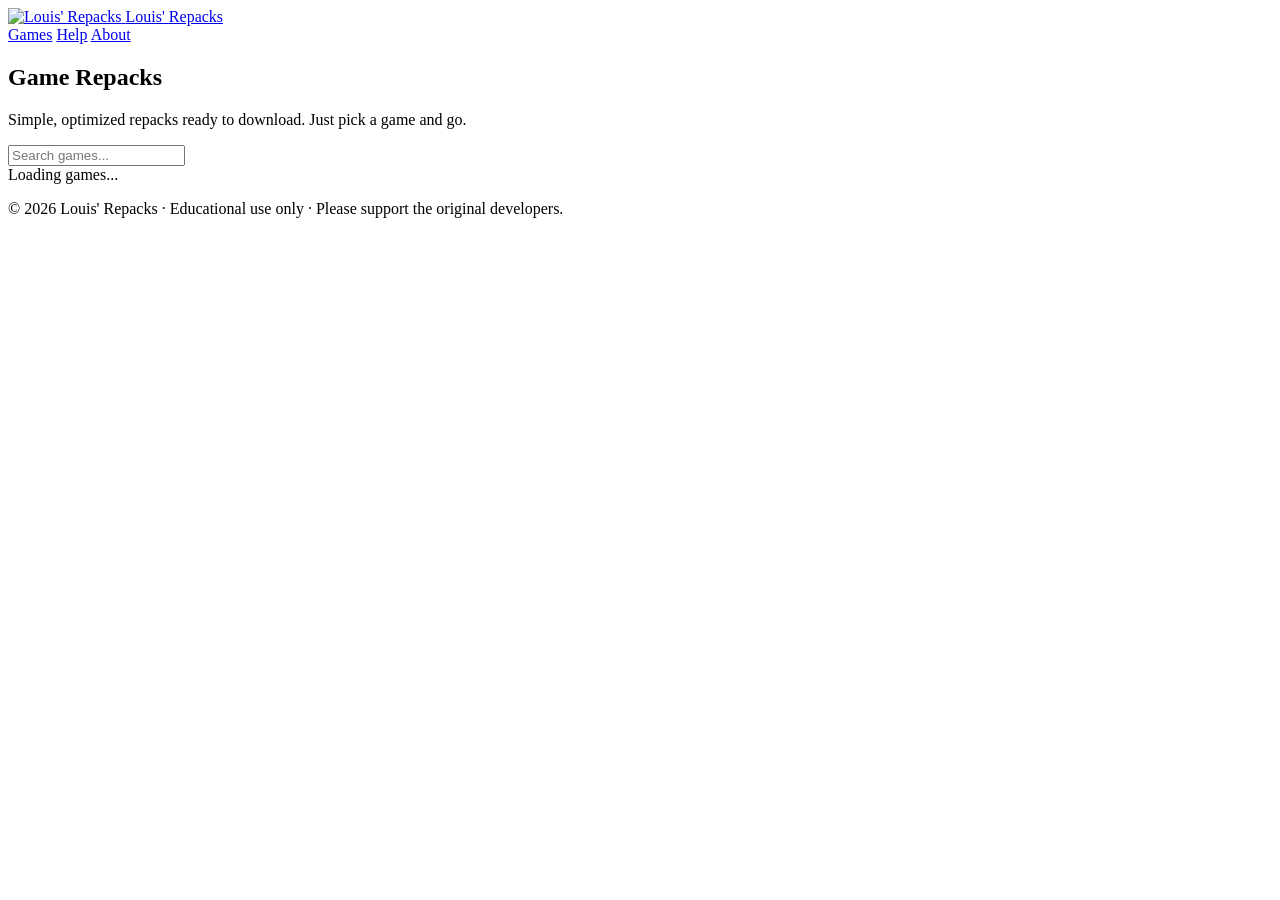
==== commit 1f184e1e: "Fix base href for GitHub Pages subpath deployment - Added <base href="/louisrepacks/"> to all HTML f" ====
--- a/index.html
+++ b/index.html
@@ -5,6 +5,7 @@
   <meta name="viewport" content="width=device-width, initial-scale=1.0">
   <title>Louis' Repacks – Optimized Game Repacks</title>
   <meta name="description" content="Simple, optimized game repacks ready to download.">
+  <base href="/louisrepacks/">
   <link rel="preload" href="assets/css/main.css" as="style">
   <link rel="stylesheet" href="assets/css/main.css">
   <link rel="icon" href="assets/images/logo.png" type="image/png">
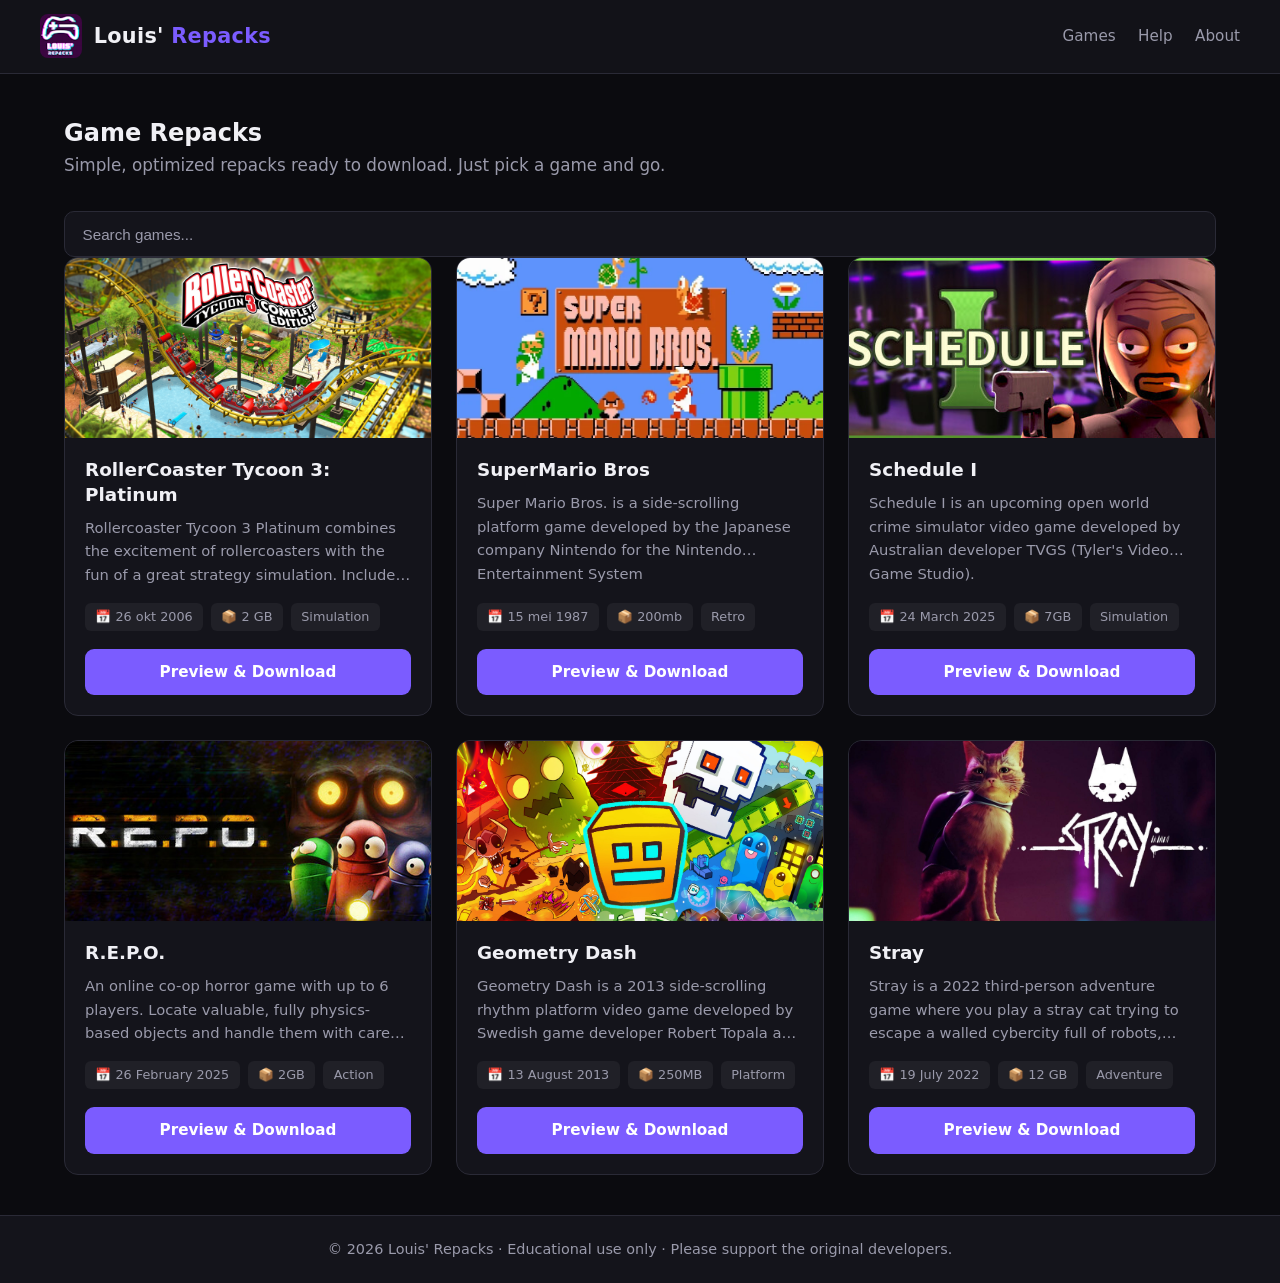
==== commit 2798674f: "Complete fix: all paths relative, no base tag, proper GitHub Pages setup - Removed all <base> tags f" ====
--- a/index.html
+++ b/index.html
@@ -5,7 +5,6 @@
   <meta name="viewport" content="width=device-width, initial-scale=1.0">
   <title>Louis' Repacks – Optimized Game Repacks</title>
   <meta name="description" content="Simple, optimized game repacks ready to download.">
-  <base href="/louisrepacks/">
   <link rel="preload" href="assets/css/main.css" as="style">
   <link rel="stylesheet" href="assets/css/main.css">
   <link rel="icon" href="assets/images/logo.png" type="image/png">
@@ -13,14 +12,14 @@
 <body>
   <header>
     <div class="header-inner">
-      <a href="/" class="logo">
+      <a href="./" class="logo">
         <img src="assets/images/logo.png" alt="Louis' Repacks">
         <span class="logo-text">Louis' <span>Repacks</span></span>
       </a>
       <nav>
-          <a href="/">Games</a>
-  		  <a href="/help">Help</a>
-          <a href="/about">About</a>
+          <a href="./">Games</a>
+  		  <a href="help/">Help</a>
+          <a href="about/">About</a>
         </nav>
       </div>
     </header>
